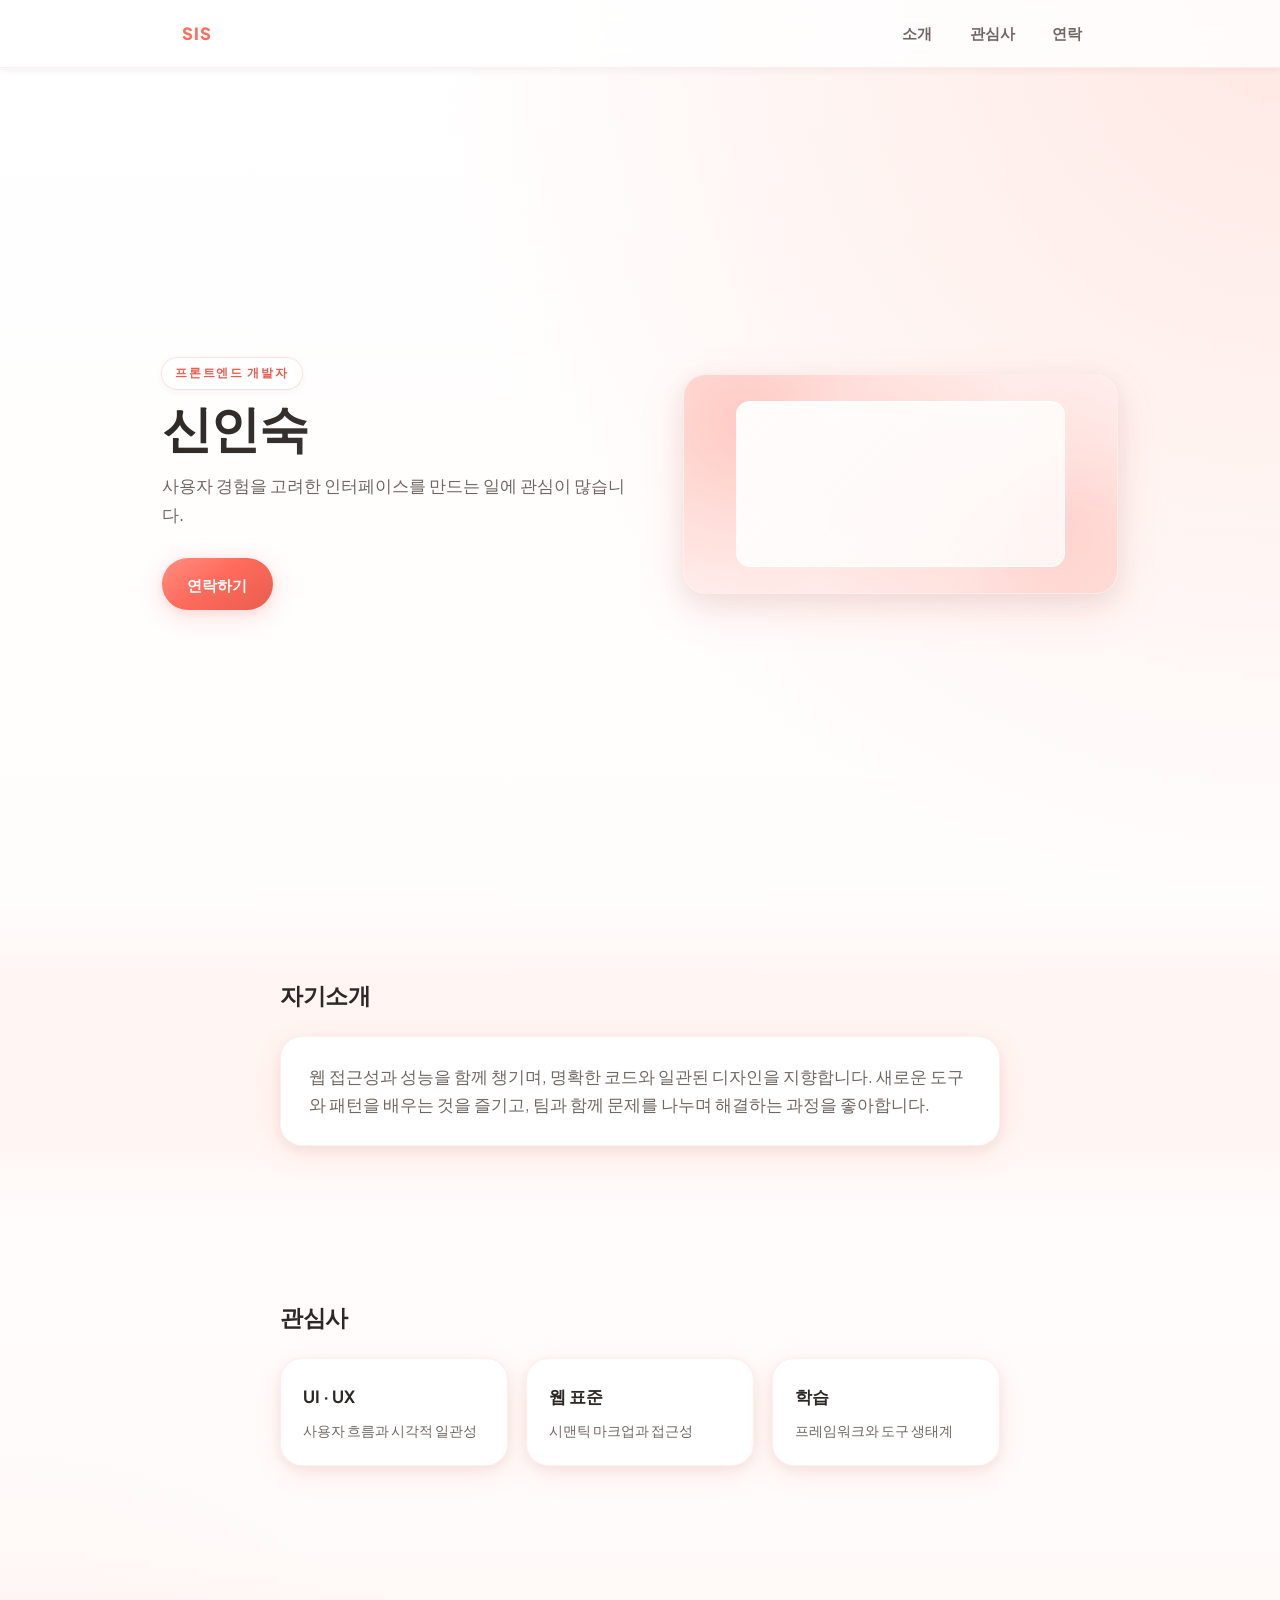
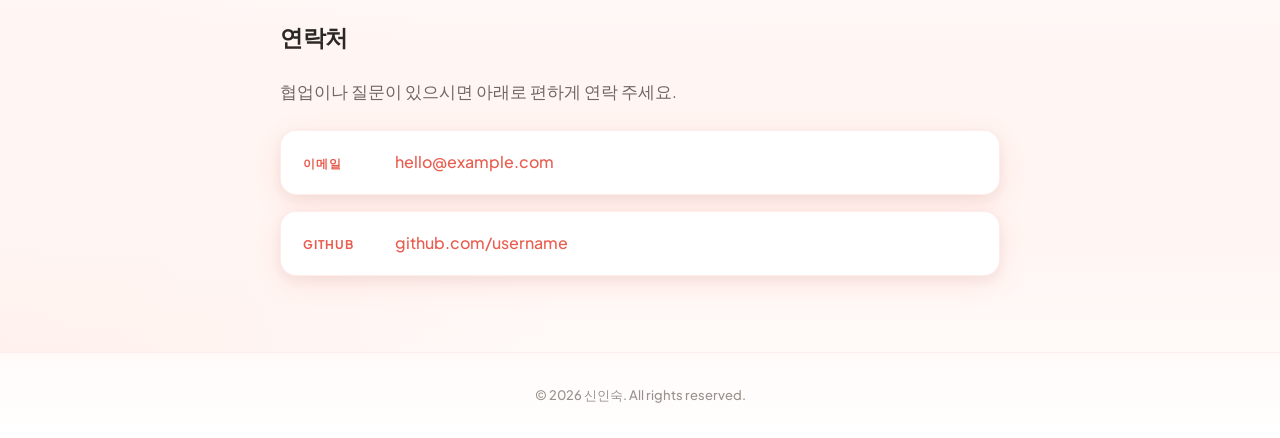
==== index.html @ fb656bde "Initial commit" ====
<!doctype html>
<html lang="ko">
<head>
  <meta charset="UTF-8">
  <meta name="viewport" content="width=device-width, initial-scale=1.0">
  <meta name="description" content="개인 홈페이지 — 소개, 관심사, 연락처">
  <title>신인숙 | 개인 홈페이지</title>
  <link rel="preconnect" href="https://fonts.googleapis.com">
  <link rel="preconnect" href="https://fonts.gstatic.com" crossorigin>
  <link href="https://fonts.googleapis.com/css2?family=Plus+Jakarta+Sans:ital,wght@0,400;0,500;0,600;0,700;1,400&display=swap" rel="stylesheet">
  <link rel="stylesheet" href="style.css">
</head>
<body>
  <a class="skip-link" href="#intro">본문으로 건너뛰기</a>

  <header class="site-header">
    <div class="header-inner">
      <a class="logo" href="#">SIS</a>
      <nav class="nav" aria-label="주요 메뉴">
        <button type="button" class="nav-toggle" aria-expanded="false" aria-controls="nav-menu">
          메뉴
        </button>
        <ul id="nav-menu" class="nav-list">
          <li><a href="#intro">소개</a></li>
          <li><a href="#interests">관심사</a></li>
          <li><a href="#contact">연락</a></li>
        </ul>
      </nav>
    </div>
  </header>

  <main>
    <section class="hero" aria-labelledby="hero-title">
      <div class="hero-content">
        <p class="hero-label">프론트엔드 개발자</p>
        <h1 id="hero-title" class="hero-title">신인숙</h1>
        <p class="hero-lead">
          사용자 경험을 고려한 인터페이스를 만드는 일에 관심이 많습니다.
        </p>
        <a class="btn btn-primary" href="#contact">연락하기</a>
      </div>
      <div class="hero-visual" aria-hidden="true"></div>
    </section>

    <section id="intro" class="section section-intro">
      <div class="container">
        <h2 class="section-title">자기소개</h2>
        <div class="panel-card intro-panel">
          <p class="section-lead">
            웹 접근성과 성능을 함께 챙기며, 명확한 코드와 일관된 디자인을 지향합니다.
            새로운 도구와 패턴을 배우는 것을 즐기고, 팀과 함께 문제를 나누며 해결하는 과정을 좋아합니다.
          </p>
        </div>
      </div>
    </section>

    <section id="interests" class="section section-interests">
      <div class="container">
        <h2 class="section-title">관심사</h2>
        <ul class="interest-grid">
          <li class="interest-card">
            <h3 class="interest-title">UI · UX</h3>
            <p class="interest-text">사용자 흐름과 시각적 일관성</p>
          </li>
          <li class="interest-card">
            <h3 class="interest-title">웹 표준</h3>
            <p class="interest-text">시맨틱 마크업과 접근성</p>
          </li>
          <li class="interest-card">
            <h3 class="interest-title">학습</h3>
            <p class="interest-text">프레임워크와 도구 생태계</p>
          </li>
        </ul>
      </div>
    </section>

    <section id="contact" class="section section-contact">
      <div class="container">
        <h2 class="section-title">연락처</h2>
        <p class="section-lead contact-lead">
          협업이나 질문이 있으시면 아래로 편하게 연락 주세요.
        </p>
        <ul class="contact-list">
          <li>
            <span class="contact-label">이메일</span>
            <a href="mailto:hello@example.com">hello@example.com</a>
          </li>
          <li>
            <span class="contact-label">GitHub</span>
            <a href="https://github.com/username" target="_blank" rel="noopener noreferrer">github.com/username</a>
          </li>
        </ul>
      </div>
    </section>
  </main>

  <footer class="site-footer">
    <div class="container footer-inner">
      <p class="footer-copy">© <span id="year"></span> 신인숙. All rights reserved.</p>
    </div>
  </footer>

  <script src="script.js" defer></script>
</body>
</html>
---- style.css ----
:root {
  --coral: #ff6b5c;
  --coral-deep: #e85d4f;
  --coral-light: #ff8f82;
  --coral-glow: rgba(255, 107, 92, 0.22);
  --coral-mist: rgba(255, 107, 92, 0.08);
  --white: #ffffff;
  --cream: #fffaf8;
  --blush: #fff5f2;
  --peach: #ffe8e3;
  --text: #2c2826;
  --text-muted: #6f6763;
  --text-soft: #9a918c;
  --shadow-sm: 0 2px 8px rgba(44, 40, 38, 0.06);
  --shadow-md: 0 8px 28px rgba(255, 107, 92, 0.12), 0 4px 12px rgba(44, 40, 38, 0.06);
  --shadow-lg: 0 16px 48px rgba(255, 107, 92, 0.14), 0 8px 24px rgba(44, 40, 38, 0.08);
  --shadow-card-hover: 0 20px 56px rgba(255, 107, 92, 0.18), 0 10px 28px rgba(44, 40, 38, 0.1);
  --radius: 22px;
  --radius-sm: 16px;
  --radius-pill: 999px;
  --font: "Plus Jakarta Sans", system-ui, -apple-system, sans-serif;
  --max-width: 720px;
  --header-h: 68px;
}

*,
*::before,
*::after {
  box-sizing: border-box;
}

html {
  scroll-behavior: smooth;
}

body {
  margin: 0;
  min-height: 100vh;
  font-family: var(--font);
  font-size: 1rem;
  line-height: 1.65;
  color: var(--text);
  background: var(--cream);
  background-image:
    radial-gradient(ellipse 120% 80% at 100% 0%, var(--peach) 0%, transparent 55%),
    radial-gradient(ellipse 90% 60% at 0% 100%, rgba(255, 232, 227, 0.6) 0%, transparent 50%),
    linear-gradient(180deg, var(--white) 0%, var(--cream) 100%);
}

a {
  color: var(--coral-deep);
  text-decoration: none;
  font-weight: 500;
  transition: color 0.2s ease, opacity 0.2s ease;
}

a:hover {
  color: var(--coral);
  opacity: 1;
}

.skip-link {
  position: absolute;
  left: -9999px;
  z-index: 100;
  padding: 0.75rem 1rem;
  background: var(--coral);
  color: var(--white);
  border-radius: var(--radius-sm);
  font-weight: 600;
}

.skip-link:focus {
  left: 1rem;
  top: 1rem;
}

.site-header {
  position: sticky;
  top: 0;
  z-index: 50;
  height: var(--header-h);
  background: rgba(255, 255, 255, 0.82);
  backdrop-filter: blur(16px);
  -webkit-backdrop-filter: blur(16px);
  border-bottom: 1px solid rgba(255, 107, 92, 0.12);
  box-shadow: var(--shadow-sm);
}

.header-inner {
  max-width: 960px;
  margin: 0 auto;
  padding: 0 1.35rem;
  height: 100%;
  display: flex;
  align-items: center;
  justify-content: space-between;
}

.logo {
  font-weight: 800;
  font-size: 1.05rem;
  letter-spacing: 0.08em;
  color: var(--coral);
  text-decoration: none;
}

.logo:hover {
  color: var(--coral-deep);
}

.nav {
  position: relative;
}

.nav-toggle {
  display: none;
  padding: 0.5rem 0.9rem;
  font: inherit;
  font-weight: 600;
  color: var(--text);
  background: var(--white);
  border: 1px solid rgba(255, 107, 92, 0.25);
  border-radius: var(--radius-sm);
  box-shadow: var(--shadow-sm);
  cursor: pointer;
}

.nav-list {
  display: flex;
  gap: 0.35rem;
  margin: 0;
  padding: 0;
  list-style: none;
  align-items: center;
}

.nav-list a {
  display: block;
  padding: 0.5rem 1rem;
  border-radius: var(--radius-pill);
  color: var(--text-muted);
  font-size: 0.9375rem;
  font-weight: 600;
}

.nav-list a:hover {
  color: var(--coral-deep);
  background: var(--coral-mist);
}

.hero {
  max-width: 1000px;
  margin: 0 auto;
  padding: clamp(2.5rem, 7vw, 4.5rem) 1.35rem;
  display: grid;
  gap: 2rem;
  align-items: center;
  min-height: calc(100vh - var(--header-h));
}

@media (min-width: 768px) {
  .hero {
    grid-template-columns: 1.05fr 0.95fr;
    gap: 2.5rem;
  }
}

.hero-content {
  padding: 0.25rem 0;
}

.hero-label {
  margin: 0 0 0.65rem;
  display: inline-block;
  padding: 0.35rem 0.85rem;
  font-size: 0.75rem;
  font-weight: 700;
  letter-spacing: 0.14em;
  text-transform: uppercase;
  color: var(--coral-deep);
  background: var(--white);
  border-radius: var(--radius-pill);
  box-shadow: var(--shadow-sm), 0 0 0 1px rgba(255, 107, 92, 0.15);
}

.hero-title {
  margin: 0 0 1rem;
  font-size: clamp(2.35rem, 5.5vw, 3.15rem);
  font-weight: 800;
  letter-spacing: -0.03em;
  line-height: 1.12;
  color: var(--text);
  background: linear-gradient(135deg, var(--text) 0%, #4a4543 100%);
  -webkit-background-clip: text;
  background-clip: text;
  color: transparent;
}

@supports not (background-clip: text) {
  .hero-title {
    color: var(--text);
    background: none;
  }
}

.hero-lead {
  margin: 0 0 1.85rem;
  max-width: 38ch;
  color: var(--text-muted);
  font-size: 1.08rem;
  font-weight: 450;
}

.btn {
  display: inline-flex;
  align-items: center;
  justify-content: center;
  padding: 0.85rem 1.6rem;
  font-size: 0.95rem;
  font-weight: 700;
  border-radius: var(--radius-pill);
  border: none;
  cursor: pointer;
  transition: transform 0.2s ease, box-shadow 0.25s ease;
}

.btn-primary {
  color: var(--white);
  background: linear-gradient(145deg, var(--coral-light) 0%, var(--coral) 45%, var(--coral-deep) 100%);
  box-shadow: 0 6px 24px var(--coral-glow), var(--shadow-sm);
}

.btn-primary:hover {
  transform: translateY(-3px);
  box-shadow: 0 12px 36px var(--coral-glow), var(--shadow-md);
}

.hero-visual {
  min-height: 220px;
  border-radius: var(--radius);
  background: var(--white);
  border: 1px solid rgba(255, 107, 92, 0.12);
  box-shadow: var(--shadow-lg);
  position: relative;
  overflow: hidden;
}

.hero-visual::before {
  content: "";
  position: absolute;
  inset: -40%;
  background:
    radial-gradient(circle at 30% 35%, rgba(255, 143, 130, 0.45) 0%, transparent 45%),
    radial-gradient(circle at 70% 60%, rgba(255, 107, 92, 0.28) 0%, transparent 42%),
    linear-gradient(160deg, var(--blush) 0%, var(--white) 55%, var(--peach) 100%);
}

.hero-visual::after {
  content: "";
  position: absolute;
  inset: 12%;
  border-radius: calc(var(--radius) - 8px);
  background: linear-gradient(135deg, rgba(255, 255, 255, 0.95) 0%, rgba(255, 250, 248, 0.85) 100%);
  box-shadow: inset 0 1px 0 rgba(255, 255, 255, 0.9);
  border: 1px solid rgba(255, 255, 255, 0.8);
}

.section {
  padding: clamp(3rem, 7vw, 4.75rem) 1.35rem;
}

.section:nth-child(even) {
  background: linear-gradient(180deg, transparent 0%, var(--blush) 30%, var(--blush) 70%, transparent 100%);
}

.container {
  max-width: var(--max-width);
  margin: 0 auto;
}

.section-title {
  margin: 0 0 1.35rem;
  font-size: 1.45rem;
  font-weight: 800;
  letter-spacing: -0.02em;
  color: var(--text);
}

.section-lead {
  margin: 0;
  color: var(--text-muted);
  font-size: 1.05rem;
}

.panel-card {
  padding: 1.65rem 1.75rem;
  border-radius: var(--radius);
  background: var(--white);
  border: 1px solid rgba(255, 107, 92, 0.1);
  box-shadow: var(--shadow-md);
  transition: box-shadow 0.25s ease, transform 0.2s ease;
}

.intro-panel:hover {
  box-shadow: var(--shadow-card-hover);
  transform: translateY(-2px);
}

.section-intro .section-lead {
  max-width: none;
}

.interest-grid {
  display: grid;
  gap: 1.15rem;
  margin: 0;
  padding: 0;
  list-style: none;
}

@media (min-width: 600px) {
  .interest-grid {
    grid-template-columns: repeat(3, 1fr);
  }
}

.interest-card {
  padding: 1.5rem 1.35rem;
  border-radius: var(--radius);
  background: var(--white);
  border: 1px solid rgba(255, 107, 92, 0.1);
  box-shadow: var(--shadow-md);
  transition: transform 0.25s ease, box-shadow 0.25s ease;
}

.interest-card:hover {
  transform: translateY(-6px);
  box-shadow: var(--shadow-card-hover);
  border-color: rgba(255, 107, 92, 0.2);
}

.interest-title {
  margin: 0 0 0.5rem;
  font-size: 1.05rem;
  font-weight: 700;
  color: var(--text);
}

.interest-text {
  margin: 0;
  font-size: 0.9rem;
  color: var(--text-muted);
  line-height: 1.55;
}

.section-contact .contact-lead {
  margin-bottom: 1.5rem;
}

.contact-list {
  margin: 0;
  padding: 0;
  list-style: none;
  display: flex;
  flex-direction: column;
  gap: 1rem;
}

.contact-list li {
  display: flex;
  flex-wrap: wrap;
  align-items: baseline;
  gap: 0.75rem 1.25rem;
  padding: 1.15rem 1.35rem;
  border-radius: var(--radius-sm);
  background: var(--white);
  border: 1px solid rgba(255, 107, 92, 0.12);
  box-shadow: var(--shadow-md);
  transition: box-shadow 0.2s ease;
}

.contact-list li:hover {
  box-shadow: var(--shadow-lg);
}

.contact-label {
  min-width: 4.5rem;
  font-size: 0.75rem;
  font-weight: 700;
  color: var(--coral-deep);
  text-transform: uppercase;
  letter-spacing: 0.08em;
}

.site-footer {
  border-top: 1px solid rgba(255, 107, 92, 0.12);
  padding: 2rem 1.35rem;
  background: linear-gradient(180deg, var(--cream) 0%, var(--white) 100%);
}

.footer-inner {
  text-align: center;
}

.footer-copy {
  margin: 0;
  font-size: 0.8125rem;
  color: var(--text-soft);
  font-weight: 500;
}

@media (max-width: 640px) {
  .nav-toggle {
    display: block;
  }

  .nav-list {
    position: absolute;
    right: 0;
    top: calc(var(--header-h) - 8px);
    flex-direction: column;
    gap: 0;
    align-items: stretch;
    min-width: 200px;
    padding: 0.65rem;
    background: var(--white);
    border: 1px solid rgba(255, 107, 92, 0.15);
    border-radius: var(--radius-sm);
    box-shadow: var(--shadow-lg);
    visibility: hidden;
    opacity: 0;
    transform: translateY(-10px);
    transition: opacity 0.22s ease, transform 0.22s ease, visibility 0.22s;
  }

  .nav-list.is-open {
    visibility: visible;
    opacity: 1;
    transform: translateY(0);
  }

  .nav-list li a {
    border-radius: var(--radius-sm);
  }
}
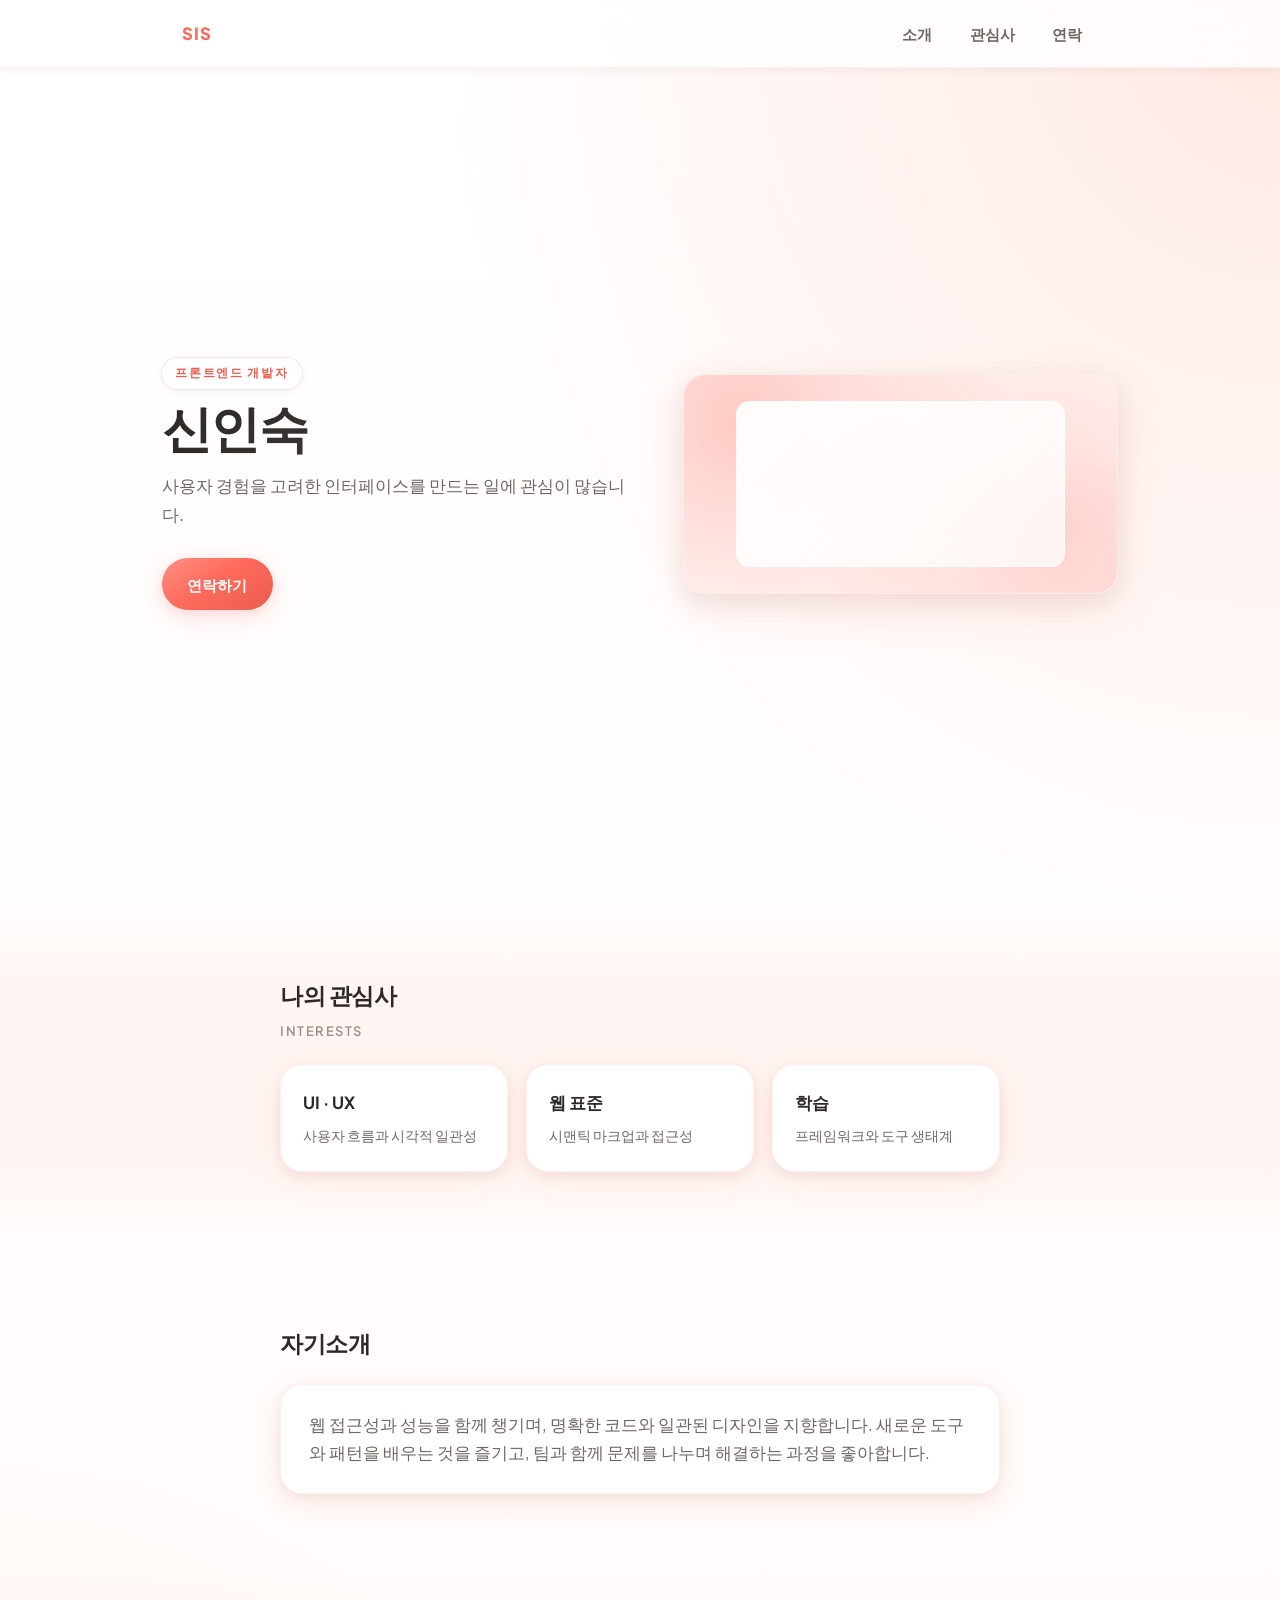
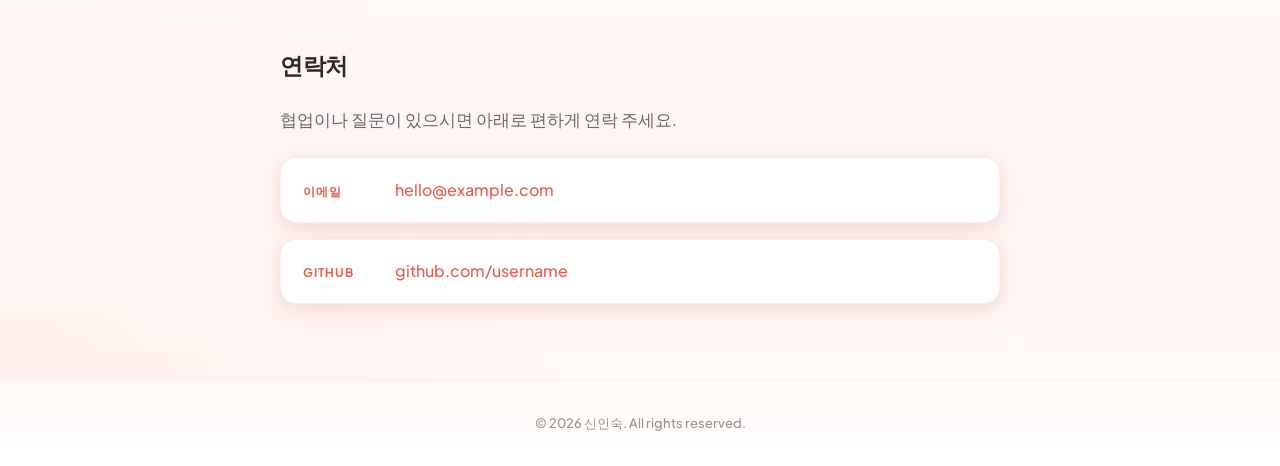
==== commit 690b1538: "feat: 모바일 햄버거 메뉴 및 사이드 드로어 네비게이션 추가 Made-with: Cursor" ====
--- a/index.html
+++ b/index.html
@@ -13,21 +13,55 @@
 <body>
   <a class="skip-link" href="#intro">본문으로 건너뛰기</a>
 
-  <header class="site-header">
-    <div class="header-inner">
-      <a class="logo" href="#">SIS</a>
-      <nav class="nav" aria-label="주요 메뉴">
-        <button type="button" class="nav-toggle" aria-expanded="false" aria-controls="nav-menu">
-          메뉴
+  <!-- site-head: sticky. nav는 header 밖에 두어 backdrop-filter가 fixed 딤/패널 기준을 망가뜨리지 않게 함 -->
+  <div class="site-head">
+    <header class="site-header">
+      <div class="header-inner">
+        <a class="logo" href="#">SIS</a>
+        <button
+          type="button"
+          class="nav-toggle"
+          aria-expanded="false"
+          aria-controls="nav-menu"
+          aria-label="메뉴 열기"
+        >
+          <!-- 햄버거 아이콘 (장식) -->
+          <svg class="nav-toggle-icon" width="22" height="22" viewBox="0 0 24 24" aria-hidden="true" focusable="false">
+            <path
+              fill="none"
+              stroke="currentColor"
+              stroke-width="2"
+              stroke-linecap="round"
+              d="M5 7h14M5 12h14M5 17h14"
+            />
+          </svg>
         </button>
-        <ul id="nav-menu" class="nav-list">
-          <li><a href="#intro">소개</a></li>
-          <li><a href="#interests">관심사</a></li>
-          <li><a href="#contact">연락</a></li>
-        </ul>
-      </nav>
-    </div>
-  </header>
+      </div>
+    </header>
+    <nav class="nav" aria-label="주요 메뉴">
+      <!-- fixed 요소는 backdrop-filter 없는 조상 밖(여기)에 두어 전체 화면 딤·슬라이드 패널이 동작함 -->
+      <div class="nav-backdrop" aria-hidden="true"></div>
+      <ul id="nav-menu" class="nav-list">
+        <!-- 패널 상단 닫기 버튼 -->
+        <li class="nav-close-item" aria-hidden="true">
+          <button type="button" class="nav-close" aria-label="메뉴 닫기">
+            <svg width="20" height="20" viewBox="0 0 24 24" aria-hidden="true" focusable="false">
+              <path
+                fill="none"
+                stroke="currentColor"
+                stroke-width="2.2"
+                stroke-linecap="round"
+                d="M6 6l12 12M18 6L6 18"
+              />
+            </svg>
+          </button>
+        </li>
+        <li><a href="#intro">소개</a></li>
+        <li><a href="#interests">관심사</a></li>
+        <li><a href="#contact">연락</a></li>
+      </ul>
+    </nav>
+  </div>
 
   <main>
     <section class="hero" aria-labelledby="hero-title">
@@ -42,21 +76,11 @@
       <div class="hero-visual" aria-hidden="true"></div>
     </section>
 
-    <section id="intro" class="section section-intro">
+    <section id="interests" class="section section-interests" aria-labelledby="interests-title">
       <div class="container">
-        <h2 class="section-title">자기소개</h2>
-        <div class="panel-card intro-panel">
-          <p class="section-lead">
-            웹 접근성과 성능을 함께 챙기며, 명확한 코드와 일관된 디자인을 지향합니다.
-            새로운 도구와 패턴을 배우는 것을 즐기고, 팀과 함께 문제를 나누며 해결하는 과정을 좋아합니다.
-          </p>
-        </div>
-      </div>
-    </section>
-
-    <section id="interests" class="section section-interests">
-      <div class="container">
-        <h2 class="section-title">관심사</h2>
+        <h2 id="interests-title" class="section-title">
+          나의 관심사 <span class="section-title-en" lang="en">Interests</span>
+        </h2>
         <ul class="interest-grid">
           <li class="interest-card">
             <h3 class="interest-title">UI · UX</h3>
@@ -71,6 +95,18 @@
             <p class="interest-text">프레임워크와 도구 생태계</p>
           </li>
         </ul>
+      </div>
+    </section>
+
+    <section id="intro" class="section section-intro">
+      <div class="container">
+        <h2 class="section-title">자기소개</h2>
+        <div class="panel-card intro-panel">
+          <p class="section-lead">
+            웹 접근성과 성능을 함께 챙기며, 명확한 코드와 일관된 디자인을 지향합니다.
+            새로운 도구와 패턴을 배우는 것을 즐기고, 팀과 함께 문제를 나누며 해결하는 과정을 좋아합니다.
+          </p>
+        </div>
       </div>
     </section>
 
--- a/style.css
+++ b/style.css
@@ -75,10 +75,14 @@
   top: 1rem;
 }
 
-.site-header {
+/* sticky는 site-head에 둠 — nav(딤·패널)는 header 밖 형제이므로 같은 래퍼에서 겹침·스크롤 고정 처리 */
+.site-head {
   position: sticky;
   top: 0;
   z-index: 50;
+}
+
+.site-header {
   height: var(--header-h);
   background: rgba(255, 255, 255, 0.82);
   backdrop-filter: blur(16px);
@@ -109,21 +113,54 @@
   color: var(--coral-deep);
 }
 
+/* 데스크톱: 헤더 줄과 같은 높이에 링크만 오른쪽 정렬(토글은 .site-header 안에 있음) */
 .nav {
-  position: relative;
+  position: absolute;
+  top: 0;
+  left: 0;
+  right: 0;
+  height: var(--header-h);
+  max-width: 960px;
+  margin: 0 auto;
+  padding: 0 1.35rem;
+  display: flex;
+  align-items: center;
+  justify-content: flex-end;
+  pointer-events: none;
 }
 
 .nav-toggle {
   display: none;
-  padding: 0.5rem 0.9rem;
+  align-items: center;
+  justify-content: center;
+  min-width: 2.75rem;
+  min-height: 2.75rem;
+  padding: 0.35rem;
   font: inherit;
-  font-weight: 600;
   color: var(--text);
   background: var(--white);
   border: 1px solid rgba(255, 107, 92, 0.25);
   border-radius: var(--radius-sm);
   box-shadow: var(--shadow-sm);
   cursor: pointer;
+}
+
+.nav-toggle-icon {
+  display: block;
+}
+
+/* 모바일 드로어용 — 데스크톱에서는 숨김 */
+.nav-backdrop {
+  display: none;
+}
+
+/* 닫기 버튼 행: 데스크톱에서는 링크 목록에 섞이지 않게 숨김 */
+.nav-close-item {
+  display: none;
+}
+
+.nav-close {
+  display: none;
 }
 
 .nav-list {
@@ -287,6 +324,17 @@
   color: var(--text);
 }
 
+/* 영문 보조 제목(예: Interests) — 메인 제목과 구분 */
+.section-title-en {
+  display: block;
+  margin-top: 0.4rem;
+  font-size: 0.8125rem;
+  font-weight: 600;
+  letter-spacing: 0.12em;
+  text-transform: uppercase;
+  color: var(--text-soft);
+}
+
 .section-lead {
   margin: 0;
   color: var(--text-muted);
@@ -411,36 +459,110 @@
 }
 
 @media (max-width: 640px) {
+  /* absolute·flex 오버레이 제거: fixed 딤/패널만 뷰포트 기준으로 쌓이게 함 */
+  .nav {
+    display: block;
+    position: static;
+    height: 0;
+    padding: 0;
+    max-width: none;
+    margin: 0;
+    overflow: visible;
+  }
+
   .nav-toggle {
+    display: flex;
+    z-index: 70;
+    position: relative;
+  }
+
+  .nav-backdrop {
     display: block;
+    position: fixed;
+    inset: 0;
+    z-index: 55;
+    background: rgba(44, 40, 38, 0.42);
+    opacity: 0;
+    visibility: hidden;
+    pointer-events: none;
+    transition: opacity 0.28s ease, visibility 0.28s ease;
+  }
+
+  .nav.is-open .nav-backdrop {
+    opacity: 1;
+    visibility: visible;
+    pointer-events: auto;
   }
 
   .nav-list {
-    position: absolute;
+    position: fixed;
+    top: 0;
     right: 0;
-    top: calc(var(--header-h) - 8px);
+    z-index: 60;
+    width: min(288px, 86vw);
+    height: 100vh;
+    height: 100dvh;
+    margin: 0;
     flex-direction: column;
-    gap: 0;
+    gap: 0.25rem;
     align-items: stretch;
-    min-width: 200px;
-    padding: 0.65rem;
+    /* 상단 여백을 줄여 닫기 버튼이 자연스럽게 자리잡게 함 */
+    padding: 1rem 1rem 1.5rem;
     background: var(--white);
-    border: 1px solid rgba(255, 107, 92, 0.15);
+    border: none;
+    border-left: 1px solid rgba(255, 107, 92, 0.15);
+    border-radius: 0;
+    box-shadow: var(--shadow-lg);
+    transform: translateX(100%);
+    visibility: hidden;
+    pointer-events: none;
+    transition: transform 0.28s ease, visibility 0.28s ease;
+    overflow-y: auto;
+  }
+
+  .nav.is-open .nav-list {
+    transform: translateX(0);
+    visibility: visible;
+    pointer-events: auto;
+  }
+
+  /* 닫기 버튼 행: 패널 상단 오른쪽 정렬 */
+  .nav-close-item {
+    display: flex;
+    justify-content: flex-end;
+    padding-bottom: 0.5rem;
+    border-bottom: 1px solid rgba(255, 107, 92, 0.1);
+    margin-bottom: 0.5rem;
+  }
+
+  .nav-close {
+    display: flex;
+    align-items: center;
+    justify-content: center;
+    min-width: 2.5rem;
+    min-height: 2.5rem;
+    padding: 0.25rem;
+    color: var(--text-muted);
+    background: transparent;
+    border: 1px solid rgba(255, 107, 92, 0.2);
     border-radius: var(--radius-sm);
-    box-shadow: var(--shadow-lg);
-    visibility: hidden;
-    opacity: 0;
-    transform: translateY(-10px);
-    transition: opacity 0.22s ease, transform 0.22s ease, visibility 0.22s;
-  }
-
-  .nav-list.is-open {
-    visibility: visible;
-    opacity: 1;
-    transform: translateY(0);
+    cursor: pointer;
+    transition: color 0.18s ease, background 0.18s ease;
+  }
+
+  .nav-close:hover {
+    color: var(--coral-deep);
+    background: var(--coral-mist);
   }
 
   .nav-list li a {
     border-radius: var(--radius-sm);
   }
 }
+
+@media (max-width: 640px) and (prefers-reduced-motion: reduce) {
+  .nav-backdrop,
+  .nav-list {
+    transition-duration: 0.01ms;
+  }
+}
